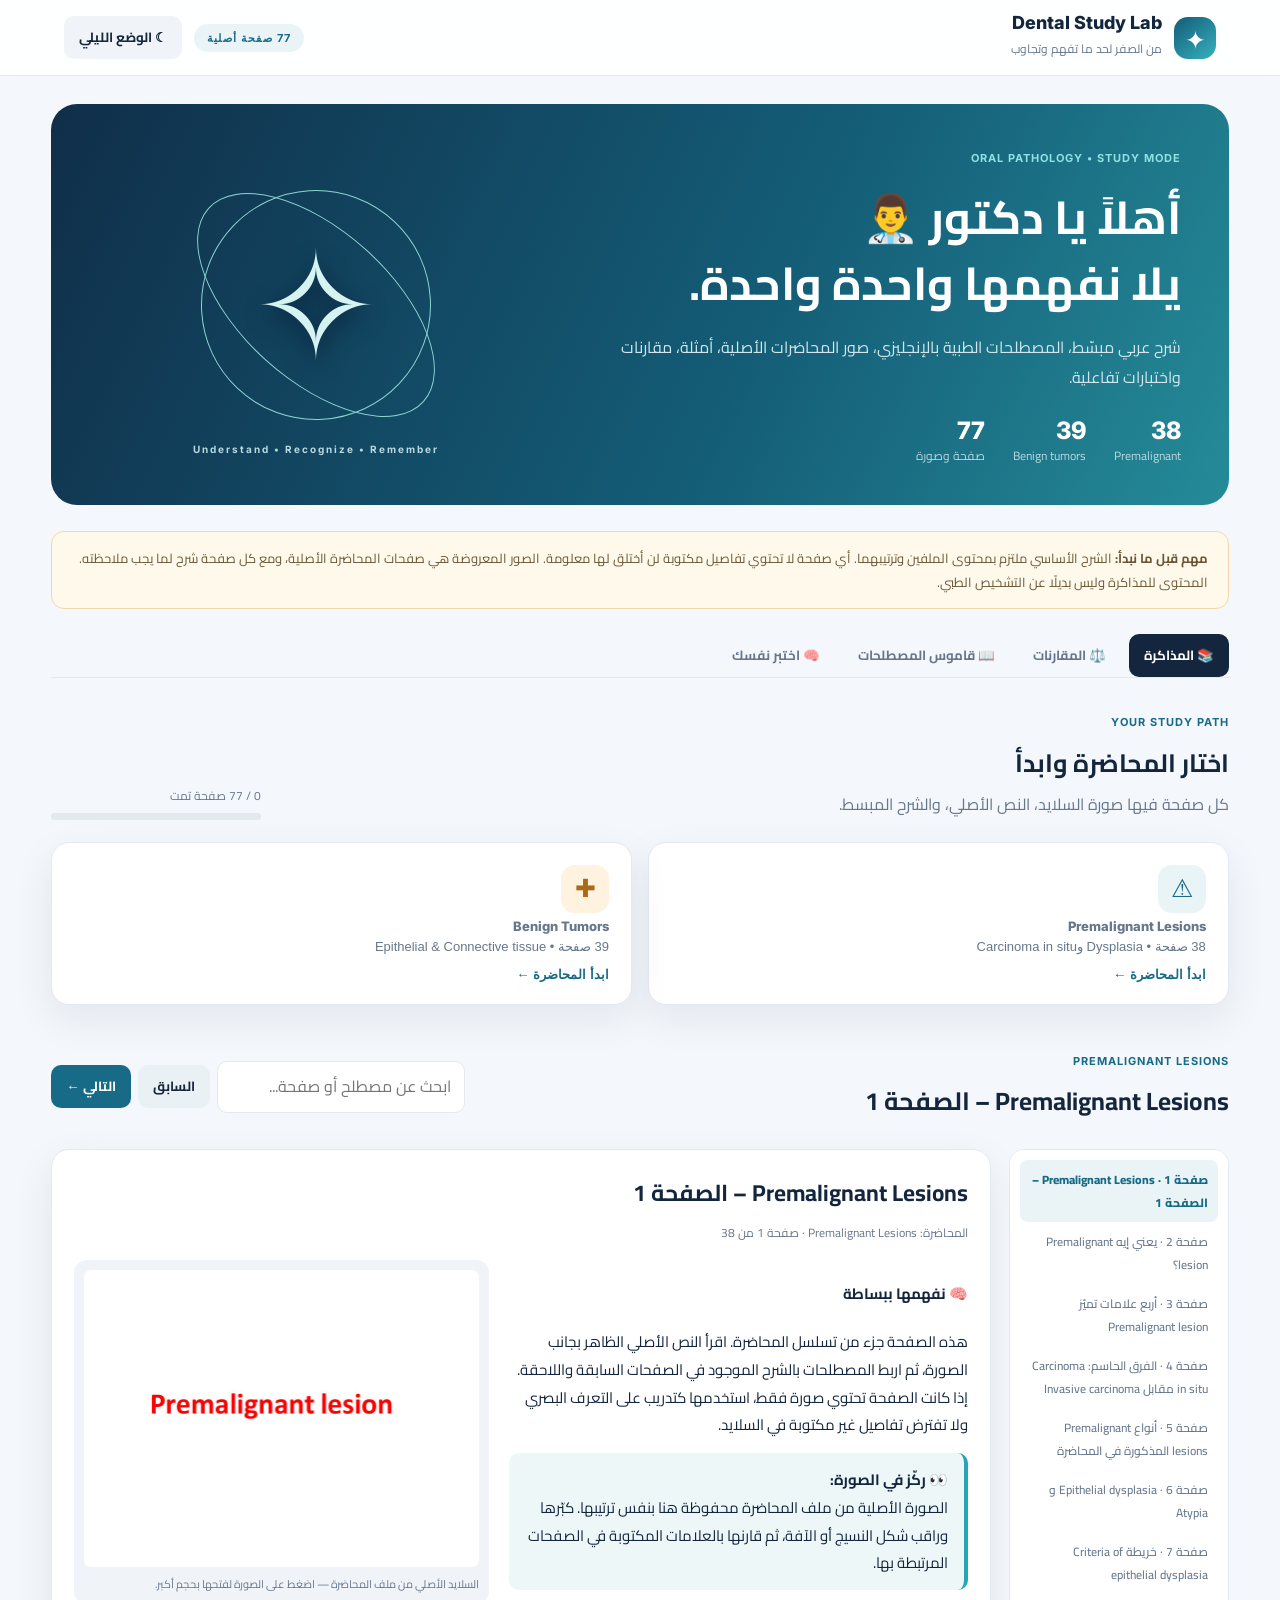
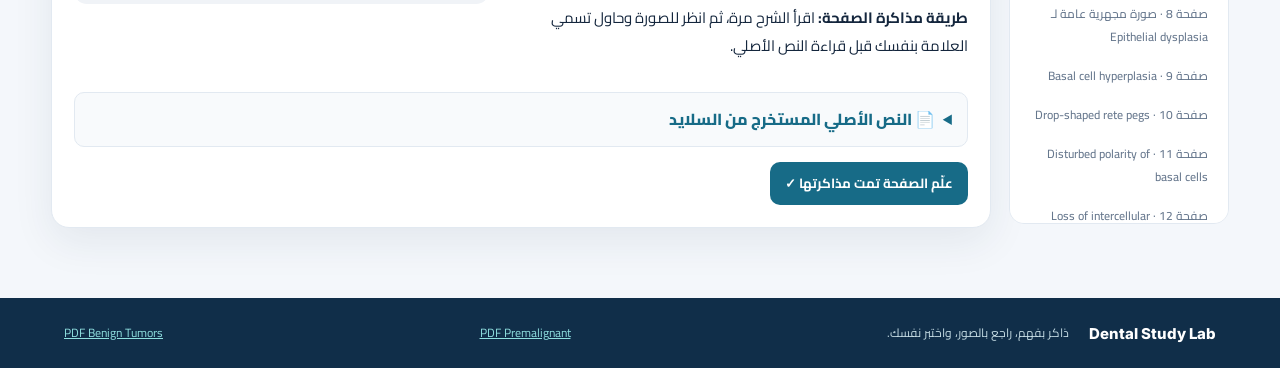
==== index.html @ 56eafb80 "Add files via upload" ====
<!doctype html>
<html lang="ar" dir="rtl">
<head>
<meta charset="utf-8"><meta name="viewport" content="width=device-width,initial-scale=1">
<title>Dental Study Lab | مذاكرة طب الأسنان</title>
<link rel="stylesheet" href="style.css">
</head>
<body>
<header class="top">
 <div class="brand"><div class="tooth">✦</div><div><b>Dental Study Lab</b><small>من الصفر لحد ما تفهم وتجاوب</small></div></div>
 <div class="top-actions"><span class="pill">77 صفحة أصلية</span><button id="themeBtn" class="ghost">☾ الوضع الليلي</button></div>
</header>
<section class="hero">
 <div class="hero-copy"><span class="eyebrow">ORAL PATHOLOGY • STUDY MODE</span>
 <h1>أهلاً يا دكتور 👨‍⚕️<br>يلا نفهمها واحدة واحدة.</h1>
 <p>شرح عربي مبسّط، المصطلحات الطبية بالإنجليزي، صور المحاضرات الأصلية، أمثلة، مقارنات واختبارات تفاعلية.</p>
 <div class="hero-stats"><div><b>38</b><span>Premalignant</span></div><div><b>39</b><span>Benign tumors</span></div><div><b>77</b><span>صفحة وصورة</span></div></div>
 </div>
 <div class="hero-art"><div class="orbit o1"></div><div class="orbit o2"></div><div class="bigtooth">✧</div><div class="art-caption">Understand • Recognize • Remember</div></div>
</section>
<main>
 <section class="notice"><b>مهم قبل ما نبدأ:</b> الشرح الأساسي ملتزم بمحتوى الملفين وترتيبهما. أي صفحة لا تحتوي تفاصيل مكتوبة لن أختلق لها معلومة. الصور المعروضة هي صفحات المحاضرة الأصلية، ومع كل صفحة شرح لما يجب ملاحظته. المحتوى للمذاكرة وليس بديلًا عن التشخيص الطبي.</section>
 <nav class="tabs">
  <button class="tab active" data-tab="study">📚 المذاكرة</button>
  <button class="tab" data-tab="compare">⚖️ المقارنات</button>
  <button class="tab" data-tab="glossary">📖 قاموس المصطلحات</button>
  <button class="tab" data-tab="quiz">🧠 اختبر نفسك</button>
 </nav>
 <section id="study" class="panel active">
  <div class="section-head"><div><span class="eyebrow">YOUR STUDY PATH</span><h2>اختار المحاضرة وابدأ</h2><p>كل صفحة فيها صورة السلايد، النص الأصلي، والشرح المبسط.</p></div><div class="progress-wrap"><span id="progressLabel">0 / 77 صفحة تمت</span><div class="progress"><i id="progressBar"></i></div></div></div>
  <div class="course-grid">
   <button class="course-card prem" data-course="premalignant"><span class="course-icon">⚠</span><span class="course-name">Premalignant Lesions</span><span>38 صفحة • Dysplasia وCarcinoma in situ</span><b>ابدأ المحاضرة ←</b></button>
   <button class="course-card benign" data-course="benign"><span class="course-icon">✚</span><span class="course-name">Benign Tumors</span><span>39 صفحة • Epithelial & Connective tissue</span><b>ابدأ المحاضرة ←</b></button>
  </div>
  <div class="reader-head"><div><span class="eyebrow" id="currentCourseLabel">PREMALIGNANT LESIONS</span><h2 id="readerTitle">ابدأ من الصفحة الأولى</h2></div><div class="reader-controls"><input id="searchInput" placeholder="ابحث عن مصطلح أو صفحة..."><button id="prevBtn" class="soft">السابق</button><button id="nextBtn" class="primary">التالي ←</button></div></div>
  <div class="reader-layout">
   <aside class="page-list" id="pageList"></aside>
   <article class="lesson" id="lesson"><div class="empty-state">اختار محاضرة من فوق علشان نبدأ ✨</div></article>
  </div>
 </section>
 <section id="compare" class="panel">
  <span class="eyebrow">HIGH-YIELD DIFFERENCES</span><h2>مقارنات لازم تثبت</h2>
  <div id="comparisonCards" class="compare-grid"></div>
 </section>
 <section id="glossary" class="panel">
  <span class="eyebrow">MEDICAL ENGLISH → ARABIC</span><h2>قاموس المصطلحات</h2><p>اكتب المصطلح أو معناه بالعربي وابحث.</p>
  <input id="glossarySearch" class="wide-input" placeholder="مثلاً: basement membrane أو الغشاء القاعدي">
  <div id="glossaryList" class="glossary-grid"></div>
 </section>
 <section id="quiz" class="panel">
  <span class="eyebrow">ACTIVE RECALL</span><h2>اختبر فهمك</h2><p>جاوب الأول، وبعدها اعرف الإجابة وسببها.</p>
  <div class="quiz-filter"><button class="filter active" data-qfilter="all">الكل</button><button class="filter" data-qfilter="premalignant">Premalignant</button><button class="filter" data-qfilter="benign">Benign tumors</button></div>
  <div id="quizArea"></div>
 </section>
</main>
<footer><b>Dental Study Lab</b><span>ذاكر بفهم، راجع بالصور، واختبر نفسك.</span><a href="assets/Premalignant_Lesions_original.pdf" target="_blank">PDF Premalignant</a><a href="assets/Benign_Tumors_original.pdf" target="_blank">PDF Benign Tumors</a></footer>
<script src="data.js"></script><script src="app.js"></script>
</body></html>
---- style.css ----
@import url('https://fonts.googleapis.com/css2?family=Cairo:wght@400;500;600;700;800;900&family=Inter:wght@400;600;700;800&display=swap');
:root{--bg:#f4f7fb;--card:#fff;--ink:#14263d;--muted:#66778d;--line:#e2e9f1;--blue:#176b87;--cyan:#25a6b8;--gold:#e7a94b;--soft:#eaf4f7;--shadow:0 14px 40px rgba(22,50,78,.08)}
*{box-sizing:border-box}body{margin:0;background:var(--bg);color:var(--ink);font-family:'Cairo',sans-serif;line-height:1.85}.top{height:76px;padding:0 max(5vw,20px);display:flex;align-items:center;justify-content:space-between;background:rgba(255,255,255,.9);border-bottom:1px solid var(--line);position:sticky;top:0;z-index:10;backdrop-filter:blur(12px)}.brand{display:flex;align-items:center;gap:12px}.brand b{font:800 18px Inter,sans-serif;display:block}.brand small{color:var(--muted);font-size:12px}.tooth{width:42px;height:42px;border-radius:14px;background:linear-gradient(140deg,#135b78,#36b2bd);color:white;display:grid;place-items:center;font-size:25px}.top-actions{display:flex;align-items:center;gap:12px}.pill,.eyebrow{font:700 11px Inter,sans-serif;letter-spacing:1px;color:var(--blue)}.pill{padding:7px 13px;background:var(--soft);border-radius:99px}.ghost,.soft,.primary,.tab,.filter{border:0;border-radius:10px;padding:9px 15px;font-family:inherit;font-weight:700;cursor:pointer}.ghost{background:#f0f3f7;color:var(--ink)}.hero{margin:28px auto 26px;width:min(1180px,92%);min-height:300px;border-radius:26px;padding:38px 48px;background:linear-gradient(115deg,#102e49,#145d77 60%,#258b98);color:white;display:grid;grid-template-columns:1.2fr .8fr;overflow:hidden;position:relative}.hero .eyebrow{color:#8fe0e0}.hero h1{font-size:clamp(28px,4vw,46px);line-height:1.45;margin:12px 0}.hero p{color:#d1e7ed;max-width:590px}.hero-stats{display:flex;gap:28px;margin-top:24px}.hero-stats div{display:flex;flex-direction:column}.hero-stats b{font:800 24px Inter}.hero-stats span{font-size:12px;color:#b9d8df}.hero-art{position:relative;display:grid;place-items:center}.bigtooth{font-size:150px;color:#d4f3f1;text-shadow:0 8px 25px #071d37;z-index:1}.orbit{position:absolute;border:1px solid #8cd4d2;border-radius:50%;width:230px;height:230px;transform:rotate(-25deg)}.o2{width:290px;height:150px;transform:rotate(42deg)}.art-caption{position:absolute;bottom:12px;font:700 10px Inter;letter-spacing:2px;color:#b9d8df}.notice{width:min(1180px,92%);margin:0 auto 25px;padding:14px 20px;border:1px solid #f1d8a8;background:#fff9ec;border-radius:13px;color:#6b5735;font-size:13px}.tabs{width:min(1180px,92%);margin:0 auto;display:flex;gap:8px;border-bottom:1px solid var(--line);overflow:auto}.tab{background:transparent;color:var(--muted);white-space:nowrap}.tab.active{background:var(--ink);color:#fff}.panel{display:none;width:min(1180px,92%);margin:28px auto 70px}.panel.active{display:block}.section-head,.reader-head{display:flex;justify-content:space-between;align-items:end;gap:20px;margin-bottom:20px}.section-head h2,.reader-head h2,.panel h2{font-size:25px;margin:4px 0}.section-head p,.panel>p{color:var(--muted);margin:0}.progress-wrap{width:210px;font-size:12px;color:var(--muted)}.progress{height:7px;border-radius:99px;background:#e2eaf0;margin-top:6px;overflow:hidden}.progress i{display:block;height:100%;width:0;background:linear-gradient(90deg,var(--blue),var(--cyan));transition:.3s}.course-grid{display:grid;grid-template-columns:1fr 1fr;gap:16px;margin:22px 0 40px}.course-card{border:1px solid var(--line);background:var(--card);border-radius:18px;padding:22px;text-align:right;display:flex;flex-direction:column;align-items:flex-start;gap:5px;cursor:pointer;box-shadow:var(--shadow);transition:.2s;color:var(--ink)}.course-card:hover{transform:translateY(-3px);border-color:#8ac7d1}.course-icon{font-size:25px;width:48px;height:48px;display:grid;place-items:center;border-radius:14px;background:#e9f4f7;color:var(--blue)}.benign .course-icon{background:#fff2df;color:#a96a19}.course-name{font:800 20px Inter,sans-serif;direction:ltr}.course-card span:not(.course-icon){color:var(--muted);font-size:13px}.course-card b{color:var(--blue);margin-top:8px}.reader-head{align-items:center}.reader-controls{display:flex;gap:7px;align-items:center;flex-wrap:wrap}.reader-controls input,.wide-input{border:1px solid var(--line);border-radius:10px;padding:10px 13px;font:inherit;background:var(--card);min-width:210px}.primary{background:var(--blue);color:#fff}.soft{background:#eaf1f5;color:var(--ink)}.reader-layout{display:grid;grid-template-columns:220px minmax(0,1fr);gap:18px;align-items:start}.page-list{position:sticky;top:90px;max-height:75vh;overflow:auto;background:var(--card);border:1px solid var(--line);border-radius:15px;padding:10px}.page-item{width:100%;border:0;background:transparent;text-align:right;padding:8px 10px;border-radius:8px;font:500 12px Cairo;color:var(--muted);cursor:pointer}.page-item.active{background:var(--soft);color:var(--blue);font-weight:800}.page-item.done:after{content:' ✓';color:#21956f}.lesson{background:var(--card);border:1px solid var(--line);border-radius:18px;padding:22px;box-shadow:var(--shadow);min-width:0}.lesson h3{margin:0 0 8px;font-size:23px}.lesson .sub{color:var(--muted);font-size:12px;margin-bottom:16px}.lesson-grid{display:grid;grid-template-columns:minmax(0,1.05fr) minmax(260px,.95fr);gap:20px}.lesson-text{font-size:15px}.lesson-text p{margin:8px 0 14px}.keybox{background:#edf7f8;border-right:4px solid var(--cyan);padding:13px 16px;border-radius:10px;margin:14px 0}.image-box{background:#f0f3f7;padding:10px;border-radius:13px;align-self:start}.image-box img{width:100%;height:auto;display:block;border-radius:7px;cursor:zoom-in}.image-box small{display:block;color:var(--muted);font-size:11px;margin-top:7px}.source{background:#f8fafc;border:1px solid var(--line);border-radius:10px;padding:12px 15px;margin-top:18px}.source summary{cursor:pointer;font-weight:800;color:var(--blue)}.source pre{white-space:pre-wrap;word-break:break-word;font:12px/1.8 Inter,sans-serif;color:#46566b;direction:ltr;text-align:left}.mark-done{margin-top:15px}.empty-state{padding:80px 20px;text-align:center;color:var(--muted)}.compare-grid,.glossary-grid{display:grid;grid-template-columns:repeat(2,1fr);gap:14px;margin-top:18px}.compare-card,.term{background:var(--card);border:1px solid var(--line);border-radius:15px;padding:17px}.compare-card h3{margin:0 0 8px;font-size:17px}.compare-card p,.term p{margin:5px 0;color:var(--muted);font-size:13px}.compare-card b,.term b{color:var(--blue)}.wide-input{width:100%;margin:15px 0}.term h3{font:700 16px Inter,sans-serif;direction:ltr;text-align:left;margin:0}.quiz-filter{display:flex;gap:7px;margin:18px 0}.filter{background:#e9eef3;color:var(--muted)}.filter.active{background:var(--ink);color:#fff}.question{background:var(--card);border:1px solid var(--line);border-radius:16px;padding:20px;margin:12px 0}.question h3{font-size:17px;margin:0 0 13px}.answer{display:block;width:100%;text-align:right;background:#f6f8fa;border:1px solid var(--line);padding:10px 13px;border-radius:9px;margin:7px 0;font:inherit;cursor:pointer}.answer.correct{border-color:#48a887;background:#eaf8f1}.answer.wrong{border-color:#d97a7a;background:#fff0f0}.feedback{font-size:13px;padding:10px;border-radius:9px;margin-top:9px;display:none}.feedback.show{display:block;background:#eef5f8}.quiz-score{font-weight:800;color:var(--blue);margin:10px 0}footer{background:#102e49;color:#c5dce4;padding:24px max(5vw,20px);display:flex;gap:20px;align-items:center;flex-wrap:wrap;font-size:12px}footer b{font:800 15px Inter;color:#fff}footer a{color:#8fe0e0;margin-inline-start:auto}body.dark{--bg:#101b29;--card:#172638;--ink:#e7eff6;--muted:#a4b6c8;--line:#2a3b4e;--soft:#1e3b4b;--shadow:0 14px 40px rgba(0,0,0,.2)}body.dark .top{background:#142234}body.dark .notice{background:#302a1d;color:#ead8b3;border-color:#665333}body.dark .ghost,body.dark .soft,body.dark .answer,body.dark .source{background:#203248;color:var(--ink);border-color:var(--line)}body.dark .image-box{background:#203248}body.dark .source pre{color:#c3d1de}body.dark .keybox{background:#1e3b4b}body.dark .progress{background:#2b3b4e}
@media(max-width:800px){.hero{grid-template-columns:1fr;padding:28px}.hero-art{display:none}.course-grid,.compare-grid,.glossary-grid{grid-template-columns:1fr}.reader-layout{grid-template-columns:1fr}.page-list{position:static;max-height:180px;display:flex;overflow:auto}.page-item{min-width:80px;text-align:center}.lesson-grid{grid-template-columns:1fr}.reader-head,.section-head{align-items:flex-start;flex-direction:column}.reader-controls{width:100%}.reader-controls input{flex:1;min-width:140px}.progress-wrap{width:100%}.top{padding:0 12px}.pill{display:none}.hero-stats{gap:15px}}
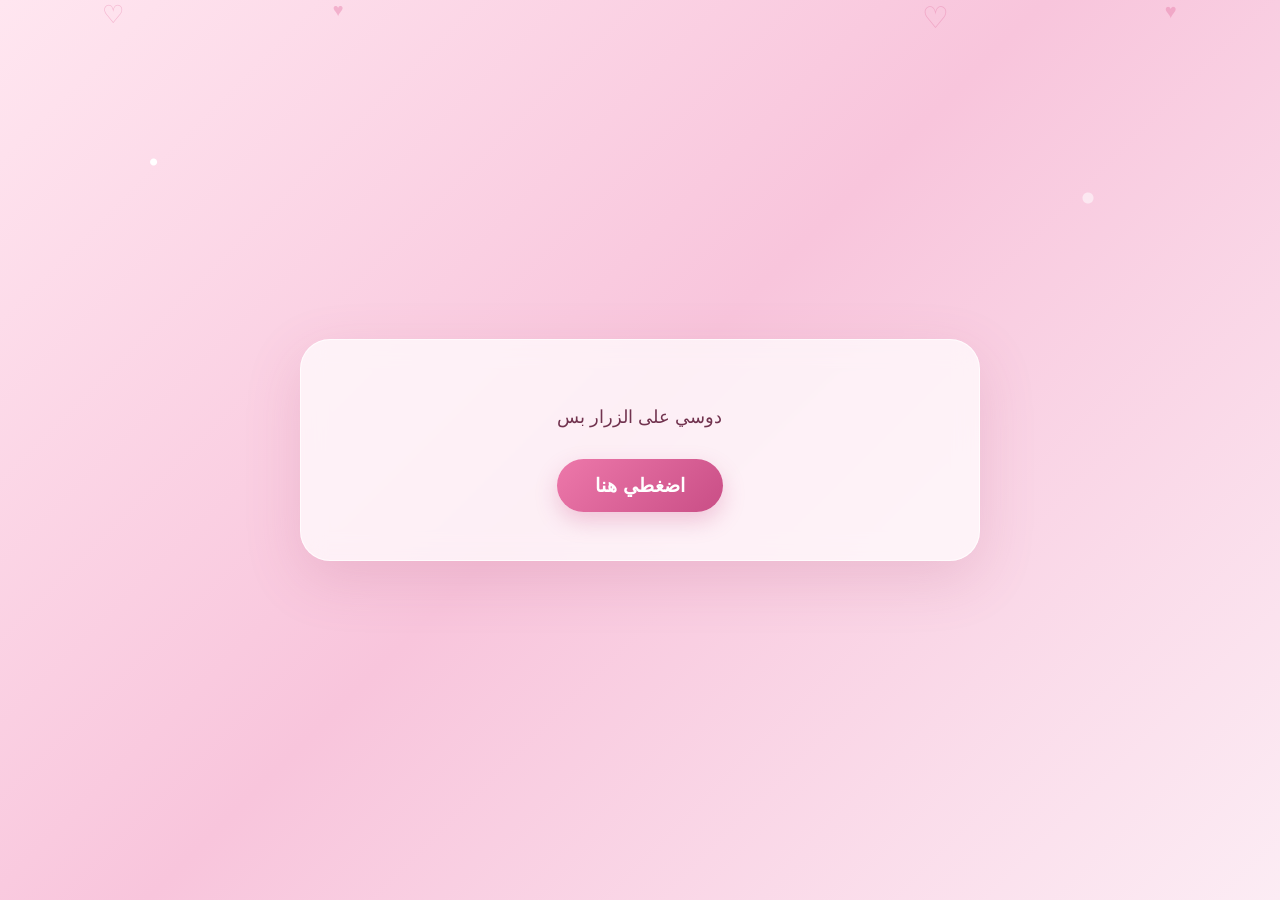
==== commit d71a3013: "Add files via upload" ====
--- a/index.html
+++ b/index.html
@@ -1,58 +1,85 @@
-<!doctype html>
+<!DOCTYPE html>
 <html lang="ar" dir="rtl">
 <head>
-<meta charset="utf-8"><meta name="viewport" content="width=device-width,initial-scale=1">
-<title>Dental Study Lab | مذاكرة طب الأسنان</title>
-<link rel="stylesheet" href="style.css">
+  <meta charset="UTF-8">
+  <meta name="viewport" content="width=device-width, initial-scale=1.0">
+  <meta name="theme-color" content="#f7b6d2">
+  <title>رسالة صغيرة ليكي 💗</title>
+  <style>
+    * { box-sizing: border-box; }
+    body {
+      margin: 0; min-height: 100vh; overflow-x: hidden;
+      display: grid; place-items: center; padding: 24px;
+      font-family: Tahoma, Arial, sans-serif; color: #71334f;
+      background:
+        radial-gradient(circle at 12% 18%, #fff 0 3px, transparent 4px),
+        radial-gradient(circle at 85% 22%, #fff8 0 5px, transparent 6px),
+        linear-gradient(135deg, #ffe6f0, #f8c5dc 48%, #fcecf4);
+      background-size: 100% 100%;
+    }
+    .hearts { position: fixed; inset: 0; pointer-events: none; overflow: hidden; }
+    .heart { position: absolute; color: #e77eaa; opacity: .45; animation: float 9s linear infinite; }
+    .heart:nth-child(1){left:8%;font-size:25px;animation-delay:0s}
+    .heart:nth-child(2){left:26%;font-size:18px;animation-delay:2s}
+    .heart:nth-child(3){left:72%;font-size:30px;animation-delay:1s}
+    .heart:nth-child(4){left:91%;font-size:20px;animation-delay:4s}
+    @keyframes float { from { transform:translateY(110vh) rotate(0); } to { transform:translateY(-15vh) rotate(360deg); } }
+    .card {
+      width: min(100%, 680px); text-align: center; padding: clamp(25px, 6vw, 48px);
+      border: 1px solid #ffffffb8; border-radius: 30px;
+      background: #ffffffb8; box-shadow: 0 18px 55px #b65b8230;
+      backdrop-filter: blur(12px); position: relative;
+    }
+    .top-heart { font-size: 42px; margin-bottom: 8px; }
+    h1 { font-size: clamp(25px, 5vw, 38px); margin: 0 0 12px; color: #a83f70; }
+    .intro { font-size: clamp(15px, 2.5vw, 18px); line-height: 1.9; margin: 0 auto 25px; max-width: 470px; }
+    button {
+      border: 0; border-radius: 999px; padding: 15px 38px; cursor: pointer;
+      color: white; font-size: 19px; font-weight: bold;
+      background: linear-gradient(135deg, #ed78aa, #c94e86);
+      box-shadow: 0 9px 22px #c94e8645; transition: transform .2s, box-shadow .2s;
+    }
+    button:hover { transform: translateY(-3px) scale(1.03); box-shadow: 0 13px 27px #c94e8660; }
+    button:active { transform: scale(.98); }
+    .video-wrap { display: none; margin-top: 26px; animation: appear .6s ease both; }
+    .video-wrap.show { display: block; }
+    @keyframes appear { from { opacity:0; transform:translateY(15px); } to { opacity:1; transform:translateY(0); } }
+    .video-title { font-size: clamp(23px, 5vw, 32px); color: #a83f70; font-weight: bold; margin: 0 0 16px; }
+    video { width: 100%; max-height: 65vh; border-radius: 19px; background: #28151f; box-shadow: 0 10px 30px #75334b25; }
+    .hint { font-size: 13px; color: #98617a; margin-top: 13px; }
+    @media (max-width: 480px) { body { padding: 14px; } .card { border-radius: 23px; } button { width: 100%; } }
+  </style>
 </head>
 <body>
-<header class="top">
- <div class="brand"><div class="tooth">✦</div><div><b>Dental Study Lab</b><small>من الصفر لحد ما تفهم وتجاوب</small></div></div>
- <div class="top-actions"><span class="pill">77 صفحة أصلية</span><button id="themeBtn" class="ghost">☾ الوضع الليلي</button></div>
-</header>
-<section class="hero">
- <div class="hero-copy"><span class="eyebrow">ORAL PATHOLOGY • STUDY MODE</span>
- <h1>أهلاً يا دكتور 👨‍⚕️<br>يلا نفهمها واحدة واحدة.</h1>
- <p>شرح عربي مبسّط، المصطلحات الطبية بالإنجليزي، صور المحاضرات الأصلية، أمثلة، مقارنات واختبارات تفاعلية.</p>
- <div class="hero-stats"><div><b>38</b><span>Premalignant</span></div><div><b>39</b><span>Benign tumors</span></div><div><b>77</b><span>صفحة وصورة</span></div></div>
- </div>
- <div class="hero-art"><div class="orbit o1"></div><div class="orbit o2"></div><div class="bigtooth">✧</div><div class="art-caption">Understand • Recognize • Remember</div></div>
-</section>
-<main>
- <section class="notice"><b>مهم قبل ما نبدأ:</b> الشرح الأساسي ملتزم بمحتوى الملفين وترتيبهما. أي صفحة لا تحتوي تفاصيل مكتوبة لن أختلق لها معلومة. الصور المعروضة هي صفحات المحاضرة الأصلية، ومع كل صفحة شرح لما يجب ملاحظته. المحتوى للمذاكرة وليس بديلًا عن التشخيص الطبي.</section>
- <nav class="tabs">
-  <button class="tab active" data-tab="study">📚 المذاكرة</button>
-  <button class="tab" data-tab="compare">⚖️ المقارنات</button>
-  <button class="tab" data-tab="glossary">📖 قاموس المصطلحات</button>
-  <button class="tab" data-tab="quiz">🧠 اختبر نفسك</button>
- </nav>
- <section id="study" class="panel active">
-  <div class="section-head"><div><span class="eyebrow">YOUR STUDY PATH</span><h2>اختار المحاضرة وابدأ</h2><p>كل صفحة فيها صورة السلايد، النص الأصلي، والشرح المبسط.</p></div><div class="progress-wrap"><span id="progressLabel">0 / 77 صفحة تمت</span><div class="progress"><i id="progressBar"></i></div></div></div>
-  <div class="course-grid">
-   <button class="course-card prem" data-course="premalignant"><span class="course-icon">⚠</span><span class="course-name">Premalignant Lesions</span><span>38 صفحة • Dysplasia وCarcinoma in situ</span><b>ابدأ المحاضرة ←</b></button>
-   <button class="course-card benign" data-course="benign"><span class="course-icon">✚</span><span class="course-name">Benign Tumors</span><span>39 صفحة • Epithelial & Connective tissue</span><b>ابدأ المحاضرة ←</b></button>
+  <div class="hearts" aria-hidden="true">
+    <span class="heart">♡</span><span class="heart">♥</span><span class="heart">♡</span><span class="heart">♥</span>
   </div>
-  <div class="reader-head"><div><span class="eyebrow" id="currentCourseLabel">PREMALIGNANT LESIONS</span><h2 id="readerTitle">ابدأ من الصفحة الأولى</h2></div><div class="reader-controls"><input id="searchInput" placeholder="ابحث عن مصطلح أو صفحة..."><button id="prevBtn" class="soft">السابق</button><button id="nextBtn" class="primary">التالي ←</button></div></div>
-  <div class="reader-layout">
-   <aside class="page-list" id="pageList"></aside>
-   <article class="lesson" id="lesson"><div class="empty-state">اختار محاضرة من فوق علشان نبدأ ✨</div></article>
-  </div>
- </section>
- <section id="compare" class="panel">
-  <span class="eyebrow">HIGH-YIELD DIFFERENCES</span><h2>مقارنات لازم تثبت</h2>
-  <div id="comparisonCards" class="compare-grid"></div>
- </section>
- <section id="glossary" class="panel">
-  <span class="eyebrow">MEDICAL ENGLISH → ARABIC</span><h2>قاموس المصطلحات</h2><p>اكتب المصطلح أو معناه بالعربي وابحث.</p>
-  <input id="glossarySearch" class="wide-input" placeholder="مثلاً: basement membrane أو الغشاء القاعدي">
-  <div id="glossaryList" class="glossary-grid"></div>
- </section>
- <section id="quiz" class="panel">
-  <span class="eyebrow">ACTIVE RECALL</span><h2>اختبر فهمك</h2><p>جاوب الأول، وبعدها اعرف الإجابة وسببها.</p>
-  <div class="quiz-filter"><button class="filter active" data-qfilter="all">الكل</button><button class="filter" data-qfilter="premalignant">Premalignant</button><button class="filter" data-qfilter="benign">Benign tumors</button></div>
-  <div id="quizArea"></div>
- </section>
-</main>
-<footer><b>Dental Study Lab</b><span>ذاكر بفهم، راجع بالصور، واختبر نفسك.</span><a href="assets/Premalignant_Lesions_original.pdf" target="_blank">PDF Premalignant</a><a href="assets/Benign_Tumors_original.pdf" target="_blank">PDF Benign Tumors</a></footer>
-<script src="data.js"></script><script src="app.js"></script>
-</body></html>+  <main class="card">
+    <div class="top-heart"></div>
+    <h1></h1>
+    <p class="intro"> دوسي على الزرار بس </p>
+    <button id="openBtn" type="button">اضغطي هنا </button>
+    <section class="video-wrap" id="videoWrap">
+      <p class="video-title">بس لسهه زعلاااااااااااااااااااااان والله  وعاايز اتصاااااااااااالح  </p>
+      <video id="myVideo" controls playsinline preload="metadata">
+        <source src="reconciliation-video.mp4" type="video/mp4">
+        المتصفح لا يدعم تشغيل الفيديو.
+      </video>
+      <div class="hint">حمود</div>
+    </section>
+  </main>
+  <script>
+    const btn = document.getElementById('openBtn');
+    const wrap = document.getElementById('videoWrap');
+    const video = document.getElementById('myVideo');
+    btn.addEventListener('click', async () => {
+      wrap.classList.add('show');
+      btn.textContent = '💗';
+      btn.disabled = true;
+      wrap.scrollIntoView({ behavior: 'smooth', block: 'nearest' });
+      try { await video.play(); }
+      catch (e) { /* بعض المتصفحات قد تحتاج ضغطة تشغيل من داخل الفيديو */ }
+    });
+  </script>
+</body>
+</html>
